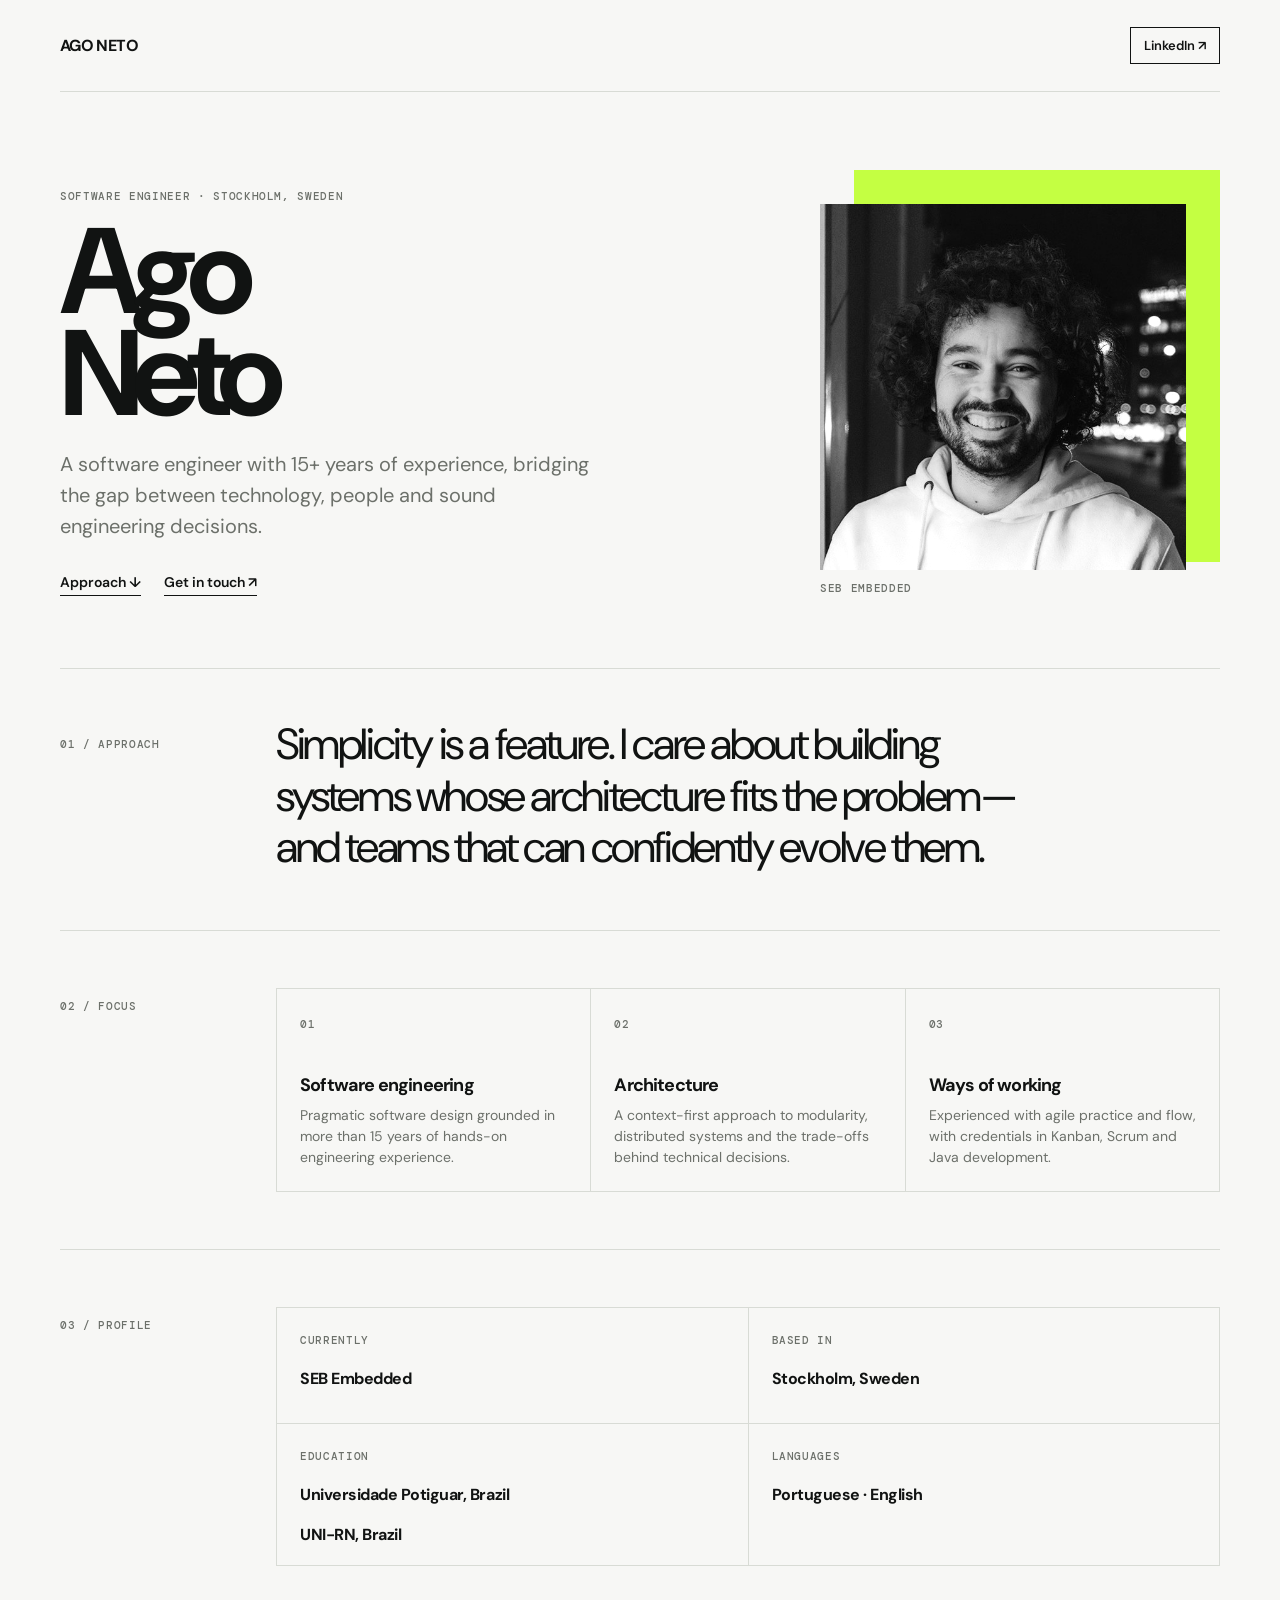
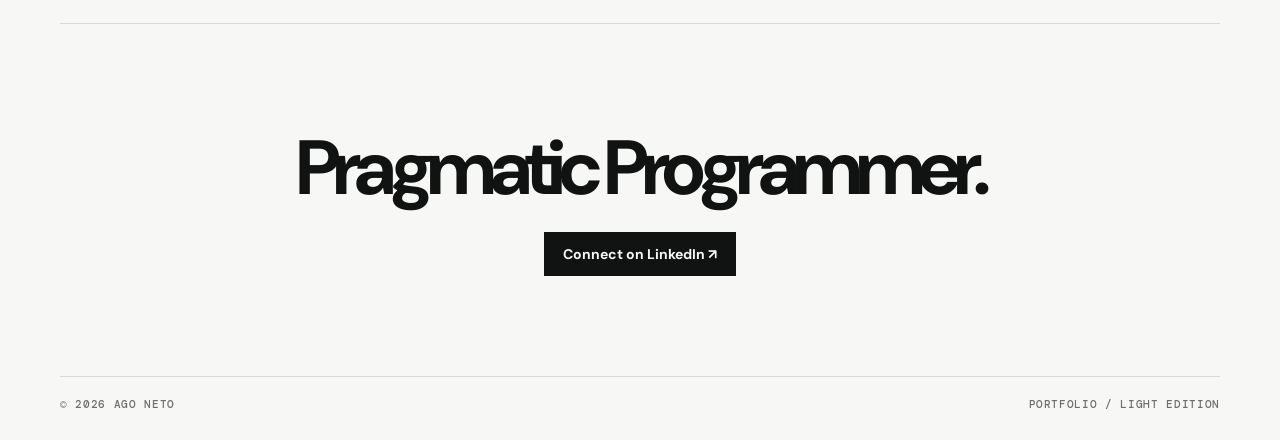
==== index.html @ 4d7f1003 "README" ====
<!doctype html>
<html lang="en"><head><meta charset="utf-8"><meta name="viewport" content="width=device-width,initial-scale=1"><meta name="description" content="Portfolio of Ago Neto, software engineer at SEB Embedded."><title>Ago Neto — Software Engineer</title><link rel="stylesheet" href="styles.css"></head>
<body><main class="shell"><nav><a class="name" href="#top">AGO NETO</a><a href="https://www.linkedin.com/in/acnetto/" target="_blank" rel="noreferrer">LinkedIn ↗</a></nav>
<section class="hero" id="top"><div><p class="mono kicker">Software engineer · Stockholm, Sweden</p><h1>Ago<br>Neto</h1><p class="summary">A software engineer with 15+ years of experience, bridging the gap between technology, people and sound engineering decisions.</p><div class="hero-links"><a href="#approach">Approach ↓</a><a href="#contact">Get in touch ↗</a></div></div><div class="portrait-box"><img src="ago-neto.jpg" alt="Portrait of Ago Neto"><span class="mono">SEB Embedded</span></div></section>
<section class="section" id="approach"><p class="mono section-label">01 / Approach</p><p class="lead">Simplicity is a feature. I care about building systems whose architecture fits the problem—and teams that can confidently evolve them.</p></section>
<section class="section"><p class="mono section-label">02 / Focus</p><div class="capabilities"><article class="capability"><span class="mono number">01</span><h3>Software engineering</h3><p>Pragmatic software design grounded in more than 15 years of hands-on engineering experience.</p></article><article class="capability"><span class="mono number">02</span><h3>Architecture</h3><p>A context-first approach to modularity, distributed systems and the trade-offs behind technical decisions.</p></article><article class="capability"><span class="mono number">03</span><h3>Ways of working</h3><p>Experienced with agile practice and flow, with credentials in Kanban, Scrum and Java development.</p></article></div></section>
<section class="section"><p class="mono section-label">03 / Profile</p><div class="details"><div class="detail"><span class="mono">Currently</span><b>SEB Embedded</b></div><div class="detail"><span class="mono">Based in</span><b>Stockholm, Sweden</b></div><div class="detail"><span class="mono">Education</span>
	<b>Universidade Potiguar, Brazil</b>
	<b>UNI-RN, Brazil</b>
</div><div class="detail"><span class="mono">Languages</span><b>Portuguese · English</b></div></div></section>
<section class="contact" id="contact"><h2>Pragmatic Programmer.</h2><a href="https://www.linkedin.com/in/acnetto/" target="_blank" rel="noreferrer">Connect on LinkedIn ↗</a></section><footer class="mono"><span>© 2026 Ago Neto</span><span>Portfolio / Light edition</span></footer></main></body></html>
---- styles.css ----
@import url('https://fonts.googleapis.com/css2?family=DM+Mono:wght@400;500&family=DM+Sans:opsz,wght@9..40,400;9..40,500;9..40,600;9..40,700&display=swap');

:root { --bg:#f7f7f5; --ink:#111312; --muted:#6c706a; --line:#d8dbd5; --panel:#ecefea; --signal:#c4ff42; }
* { box-sizing:border-box; } html { scroll-behavior:smooth; } body { margin:0; background:var(--bg); color:var(--ink); font-family:'DM Sans',sans-serif; }
a { color:inherit; text-decoration:none; } .shell { width:min(1160px, calc(100% - 48px)); margin:auto; } .mono { font:500 11px/1.4 'DM Mono',monospace; letter-spacing:.06em; text-transform:uppercase; }
nav { height:92px; display:flex; align-items:center; justify-content:space-between; border-bottom:1px solid var(--line); } nav .name { font-weight:700; letter-spacing:-.04em; } nav a:last-child { padding:9px 13px; border:1px solid var(--ink); font-size:13px; font-weight:600; }
.hero { display:grid; grid-template-columns:1.08fr .92fr; gap:68px; align-items:end; padding:78px 0 72px; border-bottom:1px solid var(--line); } .kicker { color:var(--muted); } h1 { margin:17px 0 24px; font-size:clamp(4rem,9.5vw,8.1rem); line-height:.84; letter-spacing:-.092em; font-weight:700; } .summary { max-width:530px; color:var(--muted); font-size:20px; line-height:1.55; } .hero-links { display:flex; gap:23px; margin-top:31px; font-size:14px; font-weight:600; } .hero-links a { border-bottom:1px solid var(--ink); padding-bottom:4px; }
.portrait-box { position:relative; width:min(100%,400px); justify-self:end; padding:34px 34px 0 0; } .portrait-box::before { content:''; position:absolute; inset:0 0 34px 34px; background:var(--signal); } .portrait-box img { position:relative; display:block; width:100%; aspect-ratio:1; object-fit:cover; filter:grayscale(1) contrast(1.04); } .portrait-box span { position:relative; display:block; margin-top:11px; color:var(--muted); }
.section { display:grid; grid-template-columns:170px 1fr; gap:46px; padding:57px 0; border-bottom:1px solid var(--line); } .section-label { color:var(--muted); } .lead { max-width:780px; margin:-7px 0 0; font-size:clamp(1.8rem,3.4vw,3rem); line-height:1.18; letter-spacing:-.055em; }
.capabilities { display:grid; grid-template-columns:repeat(3,1fr); gap:1px; background:var(--line); border:1px solid var(--line); } .capability { min-height:200px; padding:23px; background:var(--bg); } .capability .number { color:var(--muted); } .capability h3 { margin:43px 0 10px; font-size:18px; line-height:1.05; letter-spacing:-.045em; } .capability p { margin:0; color:var(--muted); font-size:14px; line-height:1.5; }
.details { display:grid; grid-template-columns:1fr 1fr; gap:1px; background:var(--line); border:1px solid var(--line); } .detail { min-height:115px; padding:20px 23px; background:var(--bg); } .detail b { display:block; margin-top:19px; font-size:16px; letter-spacing:-.03em; } .detail span { color:var(--muted); }
.contact { padding:94px 0 100px; text-align:center; } .contact h2 { max-width:800px; margin:15px auto 28px; font-size:clamp(3rem,6vw,6rem); line-height:.92; letter-spacing:-.085em; } .contact a { display:inline-block; padding:13px 19px; background:var(--ink); color:var(--bg); font-size:14px; font-weight:700; } footer { display:flex; justify-content:space-between; padding:20px 0 28px; color:var(--muted); border-top:1px solid var(--line); }
@media(max-width:760px) { .shell{width:min(100% - 40px,1160px)} nav{height:72px}.hero{grid-template-columns:1fr;gap:50px;padding:52px 0 58px}.portrait-box{justify-self:start;width:min(340px,85%)}.section{grid-template-columns:1fr;gap:24px;padding:42px 0}.capabilities{grid-template-columns:1fr}.details{grid-template-columns:1fr}.contact{padding:65px 0}footer{gap:12px;flex-direction:column} }
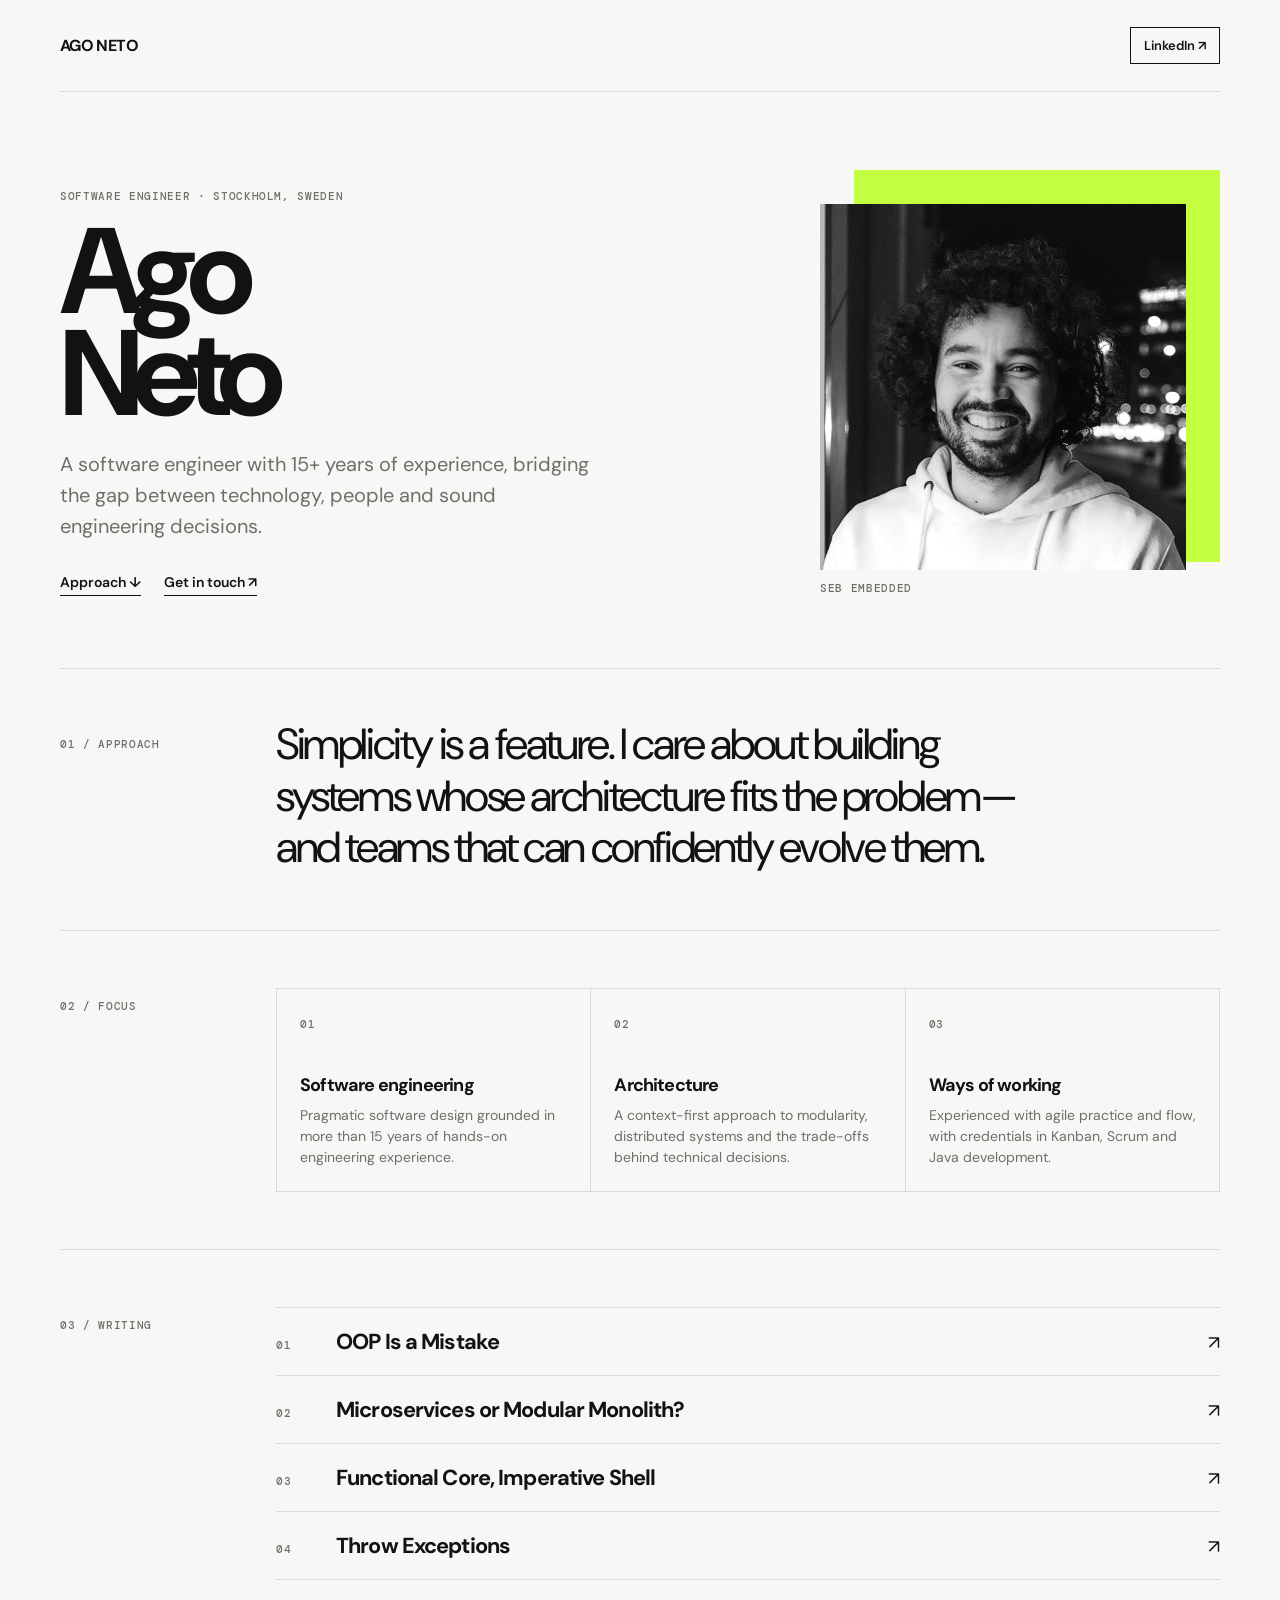
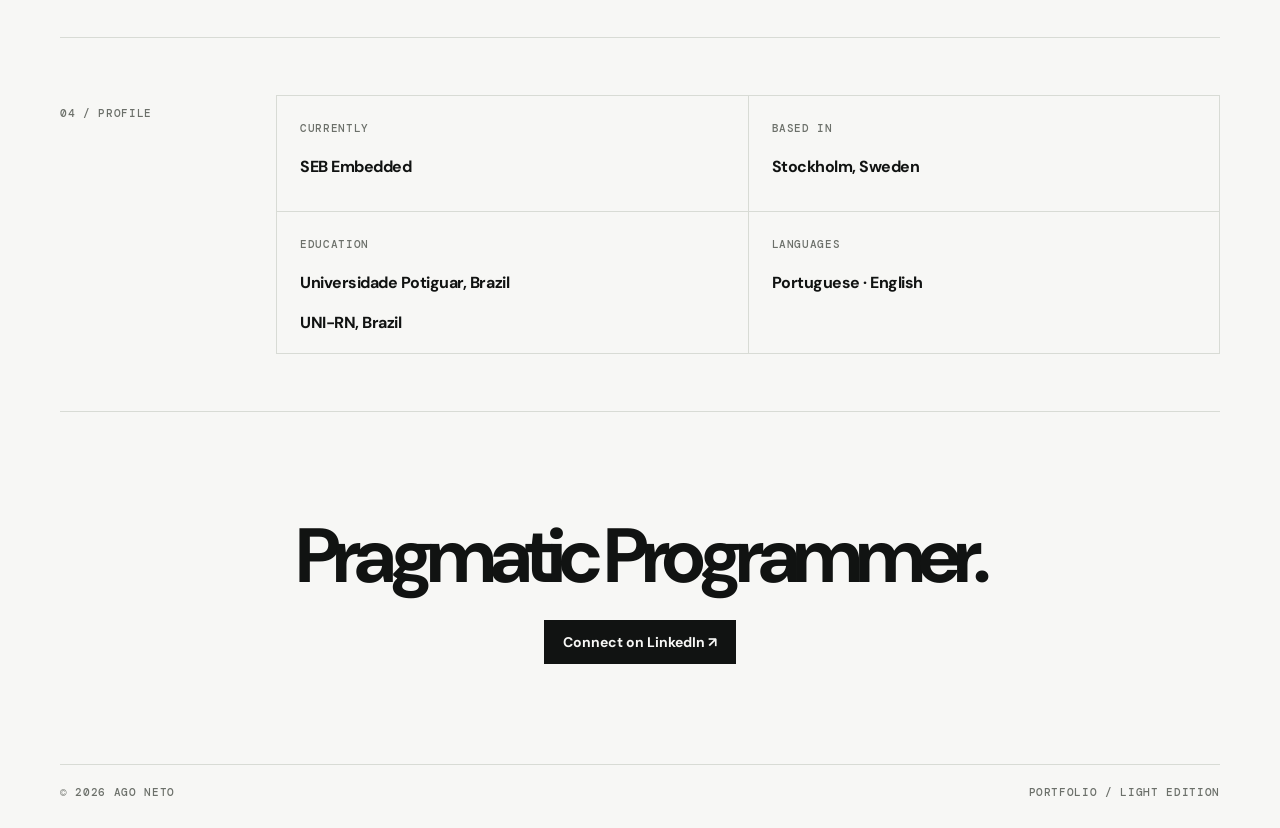
==== commit e14cd269: "Links" ====
--- a/index.html
+++ b/index.html
@@ -4,7 +4,8 @@
 <section class="hero" id="top"><div><p class="mono kicker">Software engineer · Stockholm, Sweden</p><h1>Ago<br>Neto</h1><p class="summary">A software engineer with 15+ years of experience, bridging the gap between technology, people and sound engineering decisions.</p><div class="hero-links"><a href="#approach">Approach ↓</a><a href="#contact">Get in touch ↗</a></div></div><div class="portrait-box"><img src="ago-neto.jpg" alt="Portrait of Ago Neto"><span class="mono">SEB Embedded</span></div></section>
 <section class="section" id="approach"><p class="mono section-label">01 / Approach</p><p class="lead">Simplicity is a feature. I care about building systems whose architecture fits the problem—and teams that can confidently evolve them.</p></section>
 <section class="section"><p class="mono section-label">02 / Focus</p><div class="capabilities"><article class="capability"><span class="mono number">01</span><h3>Software engineering</h3><p>Pragmatic software design grounded in more than 15 years of hands-on engineering experience.</p></article><article class="capability"><span class="mono number">02</span><h3>Architecture</h3><p>A context-first approach to modularity, distributed systems and the trade-offs behind technical decisions.</p></article><article class="capability"><span class="mono number">03</span><h3>Ways of working</h3><p>Experienced with agile practice and flow, with credentials in Kanban, Scrum and Java development.</p></article></div></section>
-<section class="section"><p class="mono section-label">03 / Profile</p><div class="details"><div class="detail"><span class="mono">Currently</span><b>SEB Embedded</b></div><div class="detail"><span class="mono">Based in</span><b>Stockholm, Sweden</b></div><div class="detail"><span class="mono">Education</span>
+<section class="section"><p class="mono section-label">03 / Writing</p><div class="writing"><a href="https://github.com/acneto/oop-is-a-mistake" target="_blank" rel="noreferrer"><span class="mono">01</span><b>OOP Is a Mistake</b><i>↗</i></a><a href="https://github.com/acneto/microservices-modular-monolith" target="_blank" rel="noreferrer"><span class="mono">02</span><b>Microservices or Modular Monolith?</b><i>↗</i></a><a href="https://github.com/acneto/functional-core" target="_blank" rel="noreferrer"><span class="mono">03</span><b>Functional Core, Imperative Shell</b><i>↗</i></a><a href="https://github.com/acneto/throw-exceptions" target="_blank" rel="noreferrer"><span class="mono">04</span><b>Throw Exceptions</b><i>↗</i></a></div></section>
+<section class="section"><p class="mono section-label">04 / Profile</p><div class="details"><div class="detail"><span class="mono">Currently</span><b>SEB Embedded</b></div><div class="detail"><span class="mono">Based in</span><b>Stockholm, Sweden</b></div><div class="detail"><span class="mono">Education</span>
 	<b>Universidade Potiguar, Brazil</b>
 	<b>UNI-RN, Brazil</b>
 </div><div class="detail"><span class="mono">Languages</span><b>Portuguese · English</b></div></div></section>
--- a/styles.css
+++ b/styles.css
@@ -9,5 +9,6 @@
 .section { display:grid; grid-template-columns:170px 1fr; gap:46px; padding:57px 0; border-bottom:1px solid var(--line); } .section-label { color:var(--muted); } .lead { max-width:780px; margin:-7px 0 0; font-size:clamp(1.8rem,3.4vw,3rem); line-height:1.18; letter-spacing:-.055em; }
 .capabilities { display:grid; grid-template-columns:repeat(3,1fr); gap:1px; background:var(--line); border:1px solid var(--line); } .capability { min-height:200px; padding:23px; background:var(--bg); } .capability .number { color:var(--muted); } .capability h3 { margin:43px 0 10px; font-size:18px; line-height:1.05; letter-spacing:-.045em; } .capability p { margin:0; color:var(--muted); font-size:14px; line-height:1.5; }
 .details { display:grid; grid-template-columns:1fr 1fr; gap:1px; background:var(--line); border:1px solid var(--line); } .detail { min-height:115px; padding:20px 23px; background:var(--bg); } .detail b { display:block; margin-top:19px; font-size:16px; letter-spacing:-.03em; } .detail span { color:var(--muted); }
+.writing { border-top:1px solid var(--line); } .writing a { display:grid; grid-template-columns:42px minmax(0,1fr) 28px; gap:18px; align-items:baseline; padding:19px 0; border-bottom:1px solid var(--line); transition:padding .2s ease, color .2s ease; } .writing a:hover { color:var(--muted); padding-left:8px; } .writing b { font-size:clamp(1.05rem,1.7vw,1.38rem); letter-spacing:-.04em; } .writing span { color:var(--muted); } .writing i { justify-self:end; font-style:normal; font-size:19px; }
 .contact { padding:94px 0 100px; text-align:center; } .contact h2 { max-width:800px; margin:15px auto 28px; font-size:clamp(3rem,6vw,6rem); line-height:.92; letter-spacing:-.085em; } .contact a { display:inline-block; padding:13px 19px; background:var(--ink); color:var(--bg); font-size:14px; font-weight:700; } footer { display:flex; justify-content:space-between; padding:20px 0 28px; color:var(--muted); border-top:1px solid var(--line); }
 @media(max-width:760px) { .shell{width:min(100% - 40px,1160px)} nav{height:72px}.hero{grid-template-columns:1fr;gap:50px;padding:52px 0 58px}.portrait-box{justify-self:start;width:min(340px,85%)}.section{grid-template-columns:1fr;gap:24px;padding:42px 0}.capabilities{grid-template-columns:1fr}.details{grid-template-columns:1fr}.contact{padding:65px 0}footer{gap:12px;flex-direction:column} }
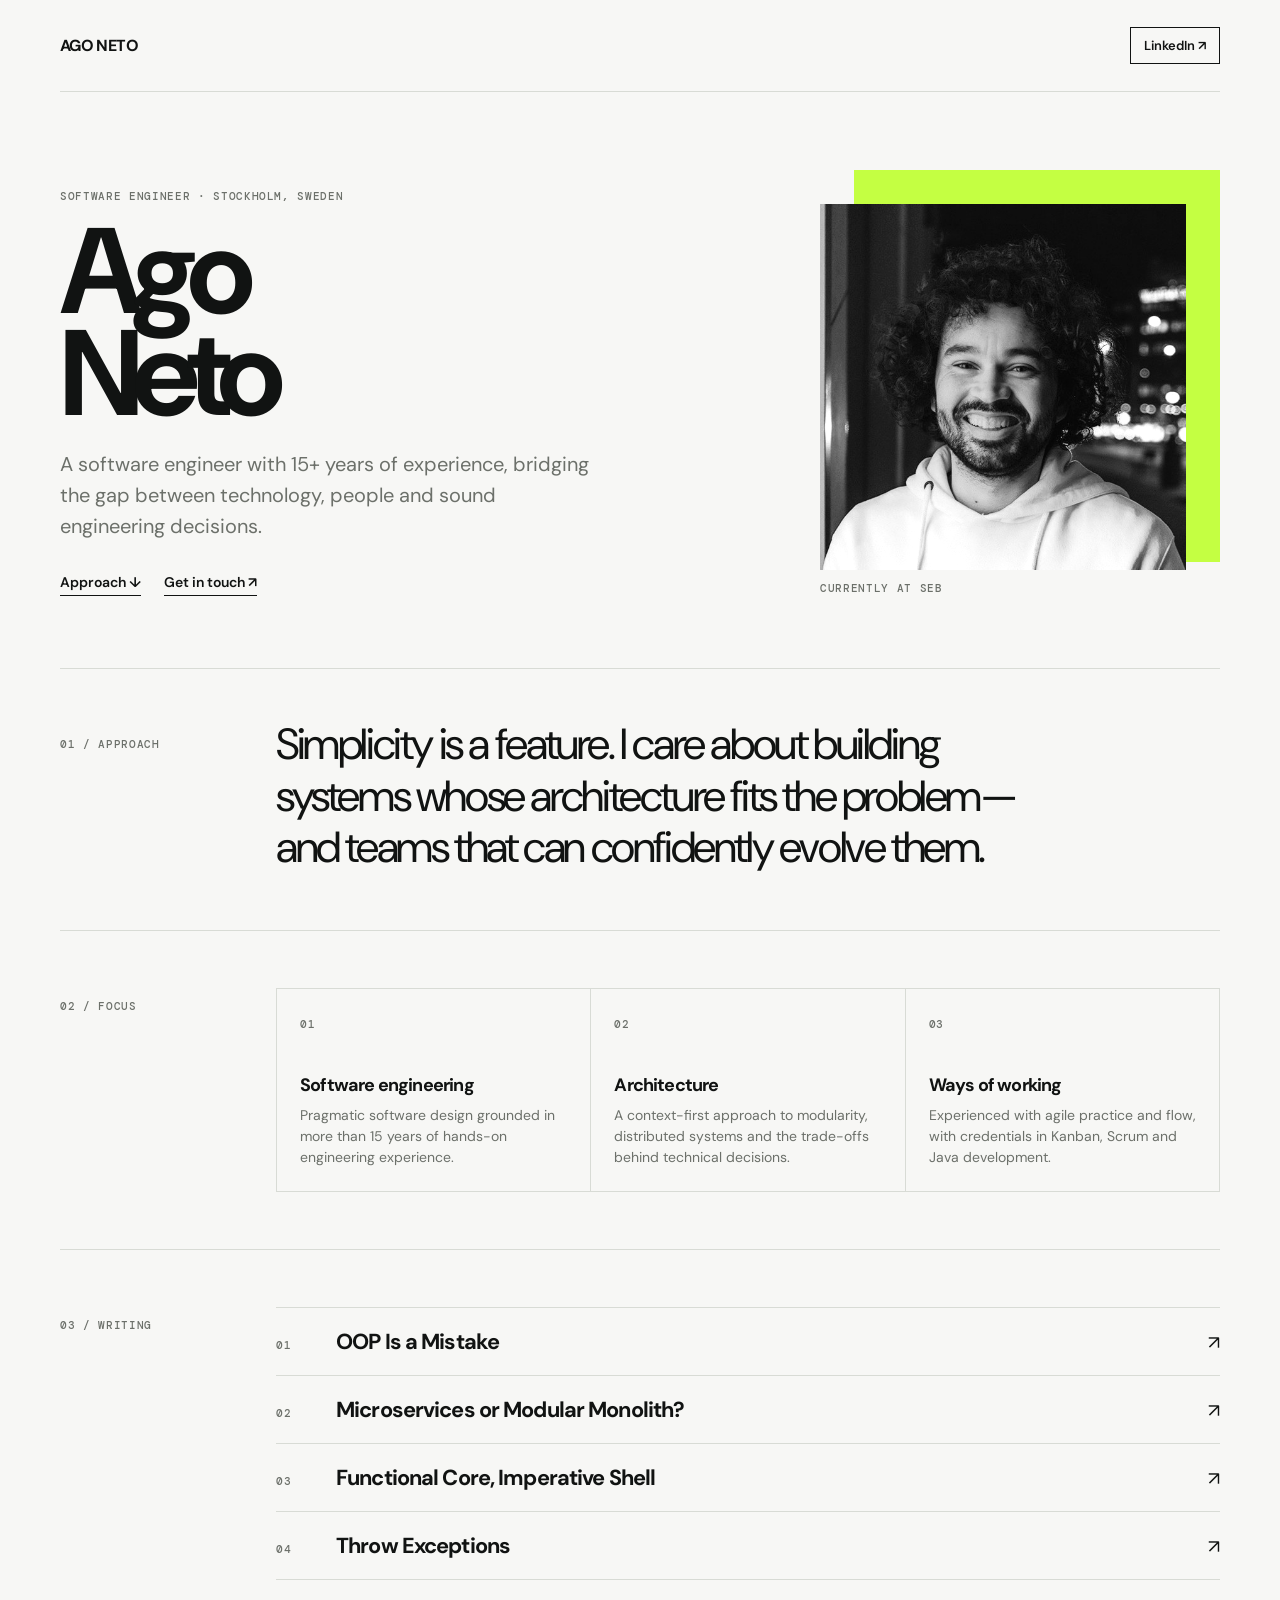
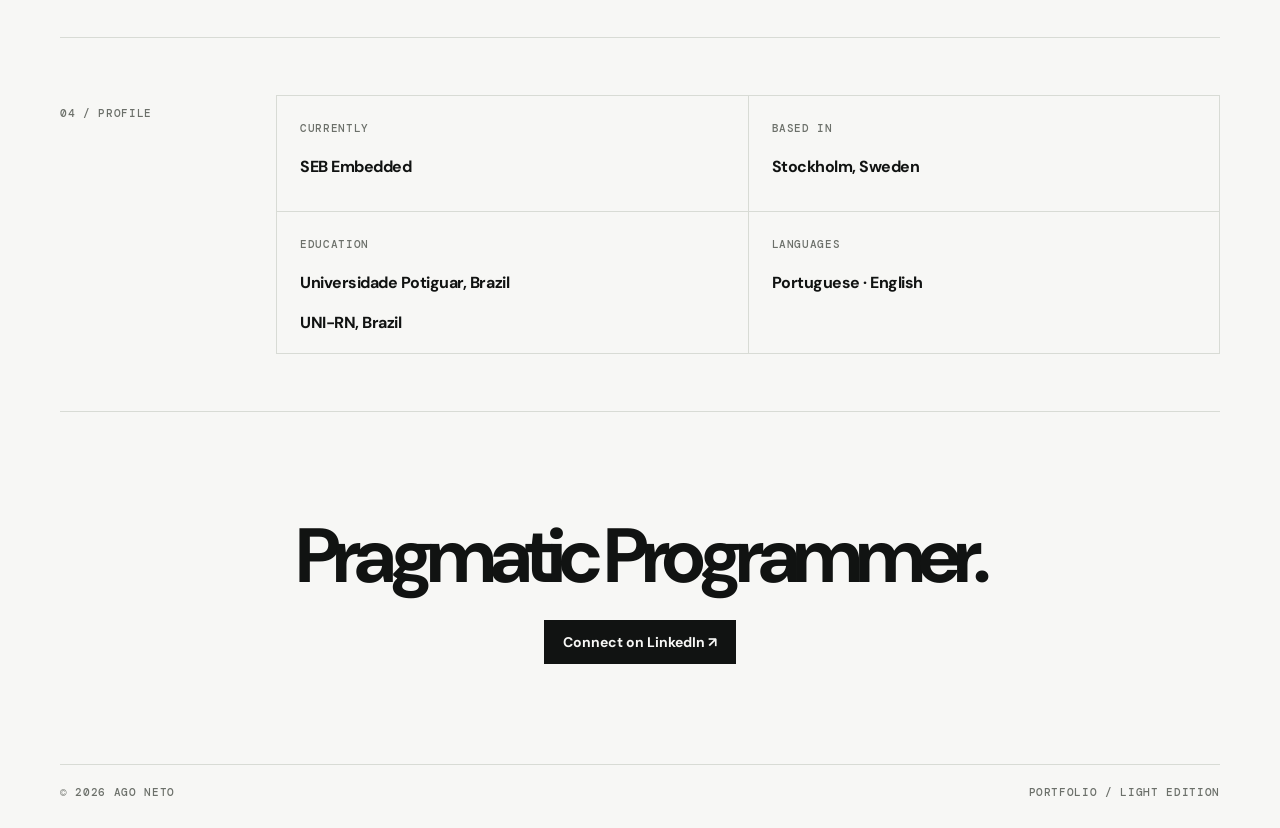
==== commit 181e0b1a: "Links" ====
--- a/index.html
+++ b/index.html
@@ -1,7 +1,7 @@
 <!doctype html>
 <html lang="en"><head><meta charset="utf-8"><meta name="viewport" content="width=device-width,initial-scale=1"><meta name="description" content="Portfolio of Ago Neto, software engineer at SEB Embedded."><title>Ago Neto — Software Engineer</title><link rel="stylesheet" href="styles.css"></head>
 <body><main class="shell"><nav><a class="name" href="#top">AGO NETO</a><a href="https://www.linkedin.com/in/acnetto/" target="_blank" rel="noreferrer">LinkedIn ↗</a></nav>
-<section class="hero" id="top"><div><p class="mono kicker">Software engineer · Stockholm, Sweden</p><h1>Ago<br>Neto</h1><p class="summary">A software engineer with 15+ years of experience, bridging the gap between technology, people and sound engineering decisions.</p><div class="hero-links"><a href="#approach">Approach ↓</a><a href="#contact">Get in touch ↗</a></div></div><div class="portrait-box"><img src="ago-neto.jpg" alt="Portrait of Ago Neto"><span class="mono">SEB Embedded</span></div></section>
+<section class="hero" id="top"><div><p class="mono kicker">Software engineer · Stockholm, Sweden</p><h1>Ago<br>Neto</h1><p class="summary">A software engineer with 15+ years of experience, bridging the gap between technology, people and sound engineering decisions.</p><div class="hero-links"><a href="#approach">Approach ↓</a><a href="#contact">Get in touch ↗</a></div></div><div class="portrait-box"><img src="ago-neto.jpg" alt="Portrait of Ago Neto"><span class="mono">Currently at SEB</span></div></section>
 <section class="section" id="approach"><p class="mono section-label">01 / Approach</p><p class="lead">Simplicity is a feature. I care about building systems whose architecture fits the problem—and teams that can confidently evolve them.</p></section>
 <section class="section"><p class="mono section-label">02 / Focus</p><div class="capabilities"><article class="capability"><span class="mono number">01</span><h3>Software engineering</h3><p>Pragmatic software design grounded in more than 15 years of hands-on engineering experience.</p></article><article class="capability"><span class="mono number">02</span><h3>Architecture</h3><p>A context-first approach to modularity, distributed systems and the trade-offs behind technical decisions.</p></article><article class="capability"><span class="mono number">03</span><h3>Ways of working</h3><p>Experienced with agile practice and flow, with credentials in Kanban, Scrum and Java development.</p></article></div></section>
 <section class="section"><p class="mono section-label">03 / Writing</p><div class="writing"><a href="https://github.com/acneto/oop-is-a-mistake" target="_blank" rel="noreferrer"><span class="mono">01</span><b>OOP Is a Mistake</b><i>↗</i></a><a href="https://github.com/acneto/microservices-modular-monolith" target="_blank" rel="noreferrer"><span class="mono">02</span><b>Microservices or Modular Monolith?</b><i>↗</i></a><a href="https://github.com/acneto/functional-core" target="_blank" rel="noreferrer"><span class="mono">03</span><b>Functional Core, Imperative Shell</b><i>↗</i></a><a href="https://github.com/acneto/throw-exceptions" target="_blank" rel="noreferrer"><span class="mono">04</span><b>Throw Exceptions</b><i>↗</i></a></div></section>
